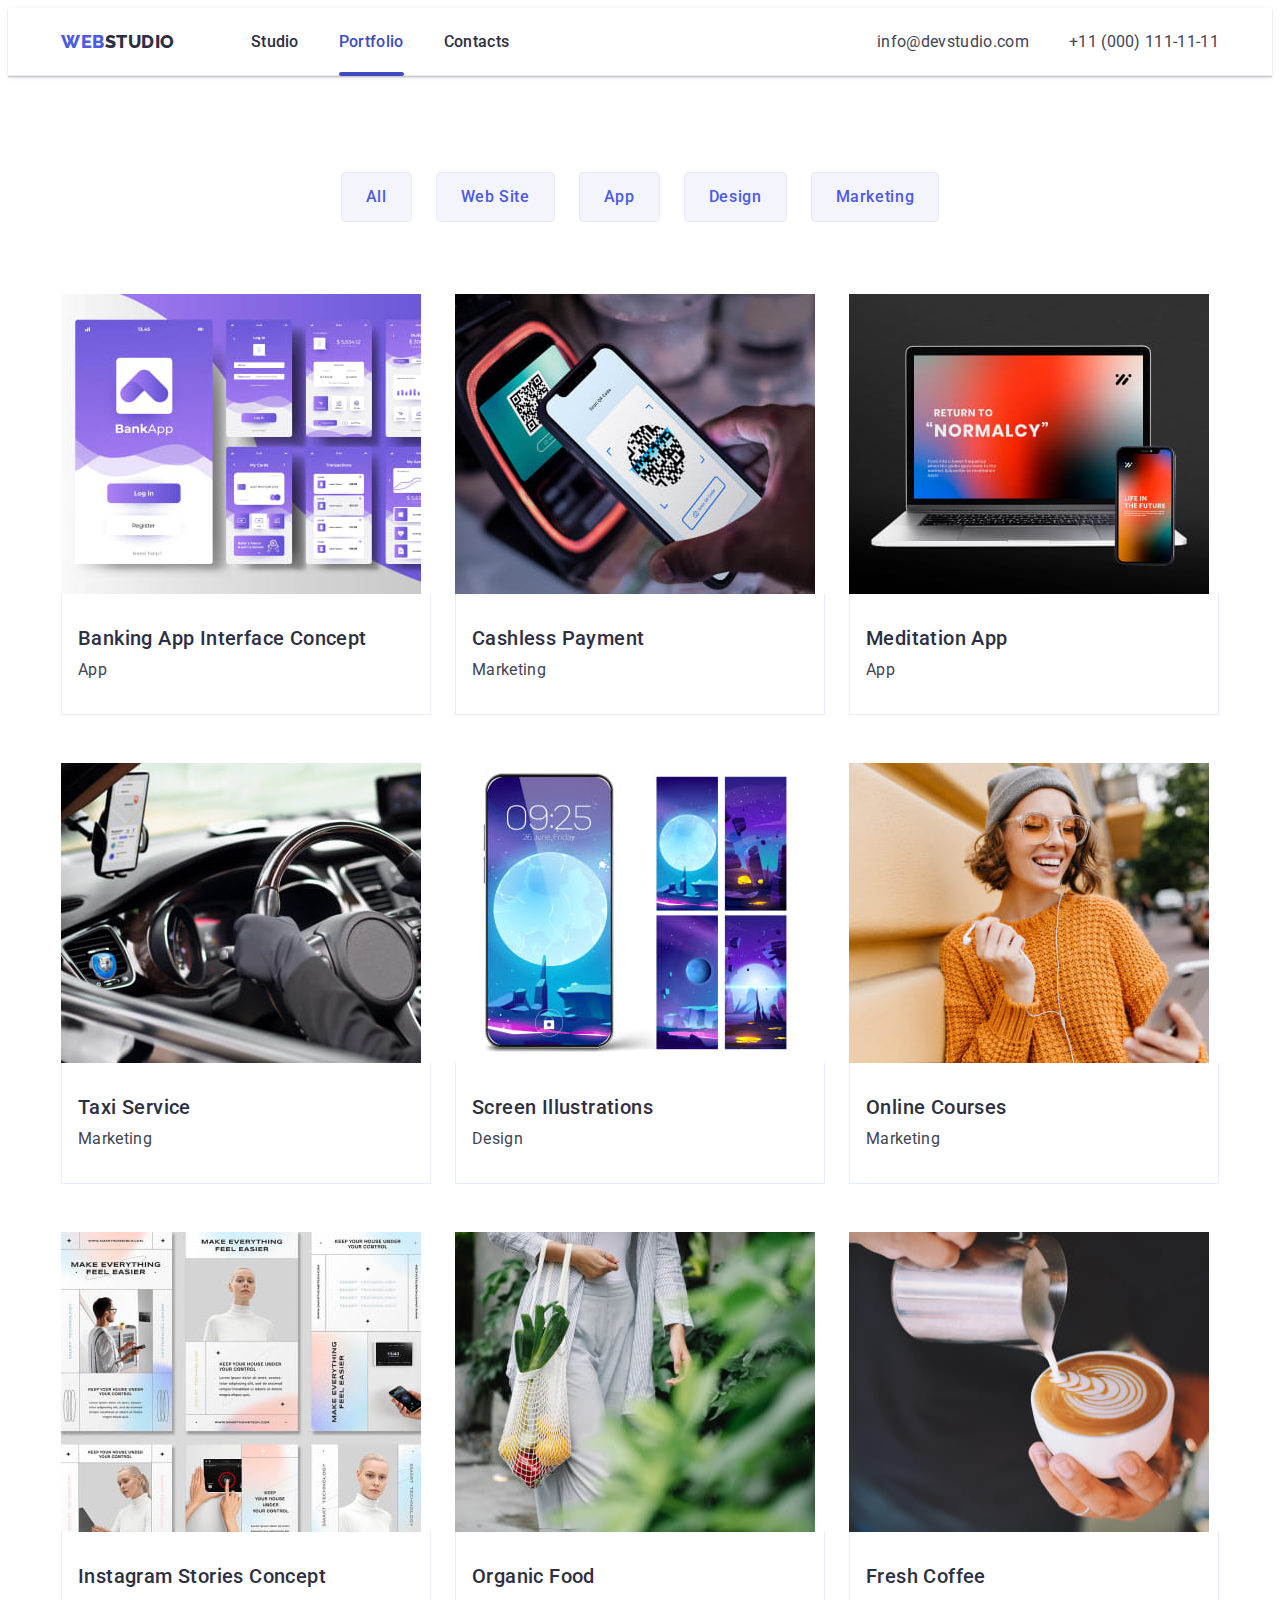
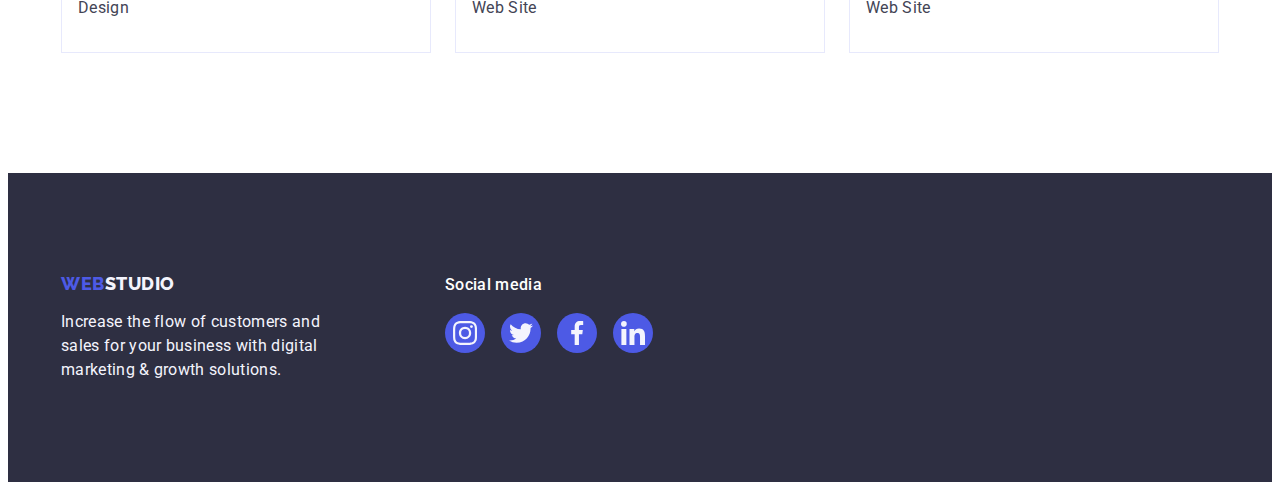
==== portfolio.html @ d8e87355 "Initial commit" ====
<!DOCTYPE html>
<html lang="en">
  <head>
    <meta charset="UTF-8" />
    <meta http-equiv="X-UA-Compatible" content="IE=edge" />
    <meta name="viewport" content="width=device-width, initial-scale=1.0" />
    <title>Portfolio</title>
    <meta name="description" content="WebStudio - Effective Solutions for Your Business" />
    <!-- Fonts -->
    <link rel="preconnect" href="https://fonts.googleapis.com" />
    <link rel="preconnect" href="https://fonts.gstatic.com" crossorigin />
    <link href="https://fonts.googleapis.com/css2?family=Raleway:wght@800&family=Roboto:wght@400;500;700;900&display=swap" rel="stylesheet" />
    <!-- Normalize -->
    <link
      rel="stylesheet"
      href="https://cdnjs.cloudflare.com/ajax/libs/modern-normalize/2.0.0/modern-normalize.min.css"
      integrity="sha512-4xo8blKMVCiXpTaLzQSLSw3KFOVPWhm/TRtuPVc4WG6kUgjH6J03IBuG7JZPkcWMxJ5huwaBpOpnwYElP/m6wg=="
      crossorigin="anonymous"
      referrerpolicy="no-referrer"
    />
    <link rel="stylesheet" href="./css/styles.css" />
  </head>
  <body class="page">
    <!-- Header -->
    <header class="header">
      <div class="header-container container">
        <nav class="header-nav">
          <a class="header-logo link" href="./index.html">Web<span class="header-studio">Studio</span></a>
          <ul class="nav-list list">
            <li class="nav-item"><a class="nav-link link" href="./index.html">Studio</a></li>
            <li class="nav-item"><a class="nav-link active link" href="./portfolio.html">Portfolio</a></li>
            <li class="nav-item"><a class="nav-link link" href="">Contacts</a></li>
          </ul>
        </nav>
        <address class="address">
          <ul class="address-list list">
            <li class="address-item"><a class="address-link link" href="mailto:info@devstudio.com">info@devstudio.com</a></li>
            <li class="address-item"><a class="address-link link" href="tel:+110001111111">+11 (000) 111-11-11</a></li>
          </ul>
        </address>
      </div>
    </header>
    <!-- Main -->
    <main class="main">
      <!-- Section Main -->
      <section class="section portfolio">
        <div class="container">
          <h1 class="main-title visually-hidden">Portfolio</h1>
          <ul class="portfolio-list list">
            <li class="portfolio-btn-item">
              <button class="portfolio-btn" type="button"><span class="portfolio-filtr">All</span></button>
            </li>
            <li class="portfolio-btn-item">
              <button class="portfolio-btn" type="button"><span class="portfolio-filtr">Web Site</span></button>
            </li>
            <li class="portfolio-btn-item">
              <button class="portfolio-btn" type="button"><span class="portfolio-filtr">App</span></button>
            </li>
            <li class="portfolio-btn-item">
              <button class="portfolio-btn" type="button"><span class="portfolio-filtr">Design</span></button>
            </li>
            <li class="portfolio-btn-item">
              <button class="portfolio-btn" type="button"><span class="portfolio-filtr">Marketing</span></button>
            </li>
          </ul>

          <ul class="portfolio-img list">
            <li class="portfolio-item">
              <a class="link">
                <div class="portfolio-overlay">
                  <img class="portfolio-img" src="./images/p01-bankingapp.jpg" alt="Banking App Interface Concept" width="360" height="300" />
                  <p class="overlay-desc">
                    14 Stylish and User-Friendly App Design Concepts · Task Manager App · Calorie Tracker App · Exotic Fruit Ecommerce App · Cloud
                    Storage App
                  </p>
                </div>
                <div class="portfolio-title-text">
                  <h2 class="portfolio-second-title">Banking App Interface Concept</h2>
                  <p class="portfolio-text">App</p>
                </div>
              </a>
            </li>
            <li class="portfolio-item">
              <a class="link">
                <div class="portfolio-overlay">
                  <img class="portfolio-img" src="./images/p02-cashless-payment.jpg" alt="Cashless Payment" width="360" height="300" />
                  <p class="overlay-desc">
                    14 Stylish and User-Friendly App Design Concepts · Task Manager App · Calorie Tracker App · Exotic Fruit Ecommerce App · Cloud
                    Storage App
                  </p>
                </div>
                <div class="portfolio-title-text">
                  <h2 class="portfolio-second-title">Cashless Payment</h2>
                  <p class="portfolio-text">Marketing</p>
                </div>
              </a>
            </li>
            <li class="portfolio-item">
              <a class="link">
                <div class="portfolio-overlay">
                  <img class="portfolio-img" src="./images/p03-meditation-app.jpg" alt="Meditation App" width="360" height="300" />
                  <p class="overlay-desc">
                    14 Stylish and User-Friendly App Design Concepts · Task Manager App · Calorie Tracker App · Exotic Fruit Ecommerce App · Cloud
                    Storage App
                  </p>
                </div>
                <div class="portfolio-title-text">
                  <h2 class="portfolio-second-title">Meditation App</h2>
                  <p class="portfolio-text">App</p>
                </div>
              </a>
            </li>
            <li class="portfolio-item">
              <a class="link">
                <div class="portfolio-overlay">
                  <img class="portfolio-img" src="./images/p04-taxi-service.jpg" alt="Taxi Service" width="360" height="300" />
                  <p class="overlay-desc">
                    14 Stylish and User-Friendly App Design Concepts · Task Manager App · Calorie Tracker App · Exotic Fruit Ecommerce App · Cloud
                    Storage App
                  </p>
                </div>
                <div class="portfolio-title-text">
                  <h2 class="portfolio-second-title">Taxi Service</h2>
                  <p class="portfolio-text">Marketing</p>
                </div>
              </a>
            </li>
            <li class="portfolio-item">
              <a class="link">
                <div class="portfolio-overlay">
                  <img class="portfolio-img" src="./images/p05-screen-illustrations.jpg" alt="Screen Illustrations" width="360" height="300" />
                  <p class="overlay-desc">
                    14 Stylish and User-Friendly App Design Concepts · Task Manager App · Calorie Tracker App · Exotic Fruit Ecommerce App · Cloud
                    Storage App
                  </p>
                </div>
                <div class="portfolio-title-text">
                  <h2 class="portfolio-second-title">Screen Illustrations</h2>
                  <p class="portfolio-text">Design</p>
                </div>
              </a>
            </li>
            <li class="portfolio-item">
              <a class="link">
                <div class="portfolio-overlay">
                  <img class="portfolio-img" src="./images/p06-online-courses.jpg" alt="Online Courses" width="360" height="300" />
                  <p class="overlay-desc">
                    14 Stylish and User-Friendly App Design Concepts · Task Manager App · Calorie Tracker App · Exotic Fruit Ecommerce App · Cloud
                    Storage App
                  </p>
                </div>
                <div class="portfolio-title-text">
                  <h2 class="portfolio-second-title">Online Courses</h2>
                  <p class="portfolio-text">Marketing</p>
                </div>
              </a>
            </li>
            <li class="portfolio-item">
              <a class="link">
                <div class="portfolio-overlay">
                  <img class="portfolio-img" src="./images/p07-instagram-stories.jpg" alt="Instagram Stories Concept" width="360" height="300" />
                  <p class="overlay-desc">
                    14 Stylish and User-Friendly App Design Concepts · Task Manager App · Calorie Tracker App · Exotic Fruit Ecommerce App · Cloud
                    Storage App
                  </p>
                </div>
                <div class="portfolio-title-text">
                  <h2 class="portfolio-second-title">Instagram Stories Concept</h2>
                  <p class="portfolio-text">Design</p>
                </div>
              </a>
            </li>
            <li class="portfolio-item">
              <a class="link">
                <div class="portfolio-overlay">
                  <img class="portfolio-img" src="./images/p08-organic-food.jpg" alt="Organic Food" width="360" height="300" />
                  <p class="overlay-desc">
                    14 Stylish and User-Friendly App Design Concepts · Task Manager App · Calorie Tracker App · Exotic Fruit Ecommerce App · Cloud
                    Storage App
                  </p>
                </div>
                <div class="portfolio-title-text">
                  <h2 class="portfolio-second-title">Organic Food</h2>
                  <p class="portfolio-text">Web Site</p>
                </div>
              </a>
            </li>
            <li class="portfolio-item">
              <a class="link">
                <div class="portfolio-overlay">
                  <img class="portfolio-img" src="./images/p09-fresh-coffee.jpg" alt="Fresh Coffee" width="360" height="300" />
                  <p class="overlay-desc">
                    14 Stylish and User-Friendly App Design Concepts · Task Manager App · Calorie Tracker App · Exotic Fruit Ecommerce App · Cloud
                    Storage App
                  </p>
                </div>
                <div class="portfolio-title-text">
                  <h2 class="portfolio-second-title">Fresh Coffee</h2>
                  <p class="portfolio-text">Web Site</p>
                </div>
              </a>
            </li>
          </ul>
        </div>
      </section>
    </main>
    <!-- Footer -->
    <footer class="footer">
      <div class="footer-container container">
        <div class="footer-log-text">
          <a class="footer-link link" href="./index.html">Web<span class="footer-studio">Studio</span></a>
          <p class="footer-text">Increase the flow of customers and sales for your business with digital marketing & growth solutions.</p>
        </div>
        <div class="footer-smm">
          <p class="footer-title-smm">Social media</p>
          <ul class="footer-smm-list list">
            <li class="footer-smm-item">
              <a href="https://www.instagram.com/" target="blank" rel="noindex noreferrer" class="footer-smm-link">
                <svg class="footer-smm-icon" width="24" height="24">
                  <use href="./images/icons.svg#icon-instagram"></use>
                </svg>
              </a>
            </li>
            <li class="footer-smm-item">
              <a href="https://twitter.com/" target="blank" rel="noindex noreferrer" class="footer-smm-link">
                <svg class="footer-smm-icon" width="24" height="24">
                  <use href="./images/icons.svg#icon-twitter"></use>
                </svg>
              </a>
            </li>
            <li class="footer-smm-item">
              <a href="https://www.facebook.com/" target="blank" rel="noindex noreferrer" class="footer-smm-link">
                <svg class="footer-smm-icon" width="24" height="24">
                  <use href="./images/icons.svg#icon-facebook"></use>
                </svg>
              </a>
            </li>
            <li class="footer-smm-item">
              <a href="https://www.linkedin.com/" target="blank" rel="noindex noreferrer" class="footer-smm-link">
                <svg class="footer-smm-icon" width="24" height="24">
                  <use href="./images/icons.svg#icon-linkedin"></use>
                </svg>
              </a>
            </li>
          </ul>
        </div>
      </div>
    </footer>
  </body>
</html>
---- css/styles.css ----
/**
  |============================
  | Root
  |============================
*/
:root {
    --dark-cl: #2e2f42;
    --blue-cl: #4D5AE5;
    --white-cl: #FFFFFF;
    --contact-cl: #434455;
    --footer-cl: #F4F4FD;
    --grey-body: #434455;
    --blue-hvr: #404bbf;
    --customers-color: #8e8f99;
    --darkbanner-bcg: #2E2F42;
    --primery-font-family: 'Roboto', sans-serif;
    --corn-flower: #e7e9fc;
}

/* Reset */

.link {
    text-decoration: none;
}

.address {
    font-style: normal;
}

.btn {
    font-family: inherit;
}

h1,
h2,
h3,
h4,
h5,
h6,
p {
    margin: 0;
}

ul,
ol {
    list-style: none;
    margin: 0;
    padding: 0;
}

img {
    display: block;
    max-width: 100%;
    height: auto;
}

button {
    font-family: inherit;
    cursor: pointer;
}


/**
  |============================
  | Common styles
  |============================
*/
body {
    font-family: var(--primery-font-family);
    color: var(--grey-body);
    background-color: var(--white-cl);
}

.container {
    max-width: 1158px;
    margin: 0 auto;
    padding: 0 15px;

    /* outline: 1px solid red;
    outline-offset: -2px; */
}

/**
  |============================
  | Header
  |============================
*/

.header {
    border-bottom: 1px solid #e7e9fc;
    box-shadow: 0px 2px 1px rgba(46, 47, 66, 0.08), 0px 1px 1px rgba(46, 47, 66, 0.16), 0px 1px 6px rgba(46, 47, 66, 0.08);
}

.header-container {
    display: flex;
    align-items: center;
    justify-content: space-between;
}

.header-nav {
    display: flex;
    align-items: center;
    font-weight: 500;
    font-size: 16px;
    letter-spacing: 0.02em;
    color: var(--dark-cl);
}

.nav-list {
    display: flex;
    align-items: center;
    gap: 40px;
}

.header-logo {
    font-family: "Raleway", sans-serif;
    font-weight: 800;
    font-size: 18px;
    letter-spacing: 0.03em;
    text-transform: uppercase;
    text-decoration: none;
    color: var(--blue-cl);
    margin-right: 76px;
}

.header-studio {
    color: var(--dark-cl);
}

.nav-item {
    padding: 24px 0;
}

.nav-link {
    position: relative;
    transition: color 250ms cubic-bezier(0.4, 0, 0.2, 1);
    text-decoration: none;
    font-size: 16px;
    font-weight: 500;
    letter-spacing: 0.32px;
    color: var(--dark-cl);
    padding: 24px 0;
}

.nav-link.active {
    color: #404bbf;
}

.nav-link.active::after {
    content: "";
    position: absolute;
    bottom: 0;
    left: 0;
    display: block;
    width: 100%;
    height: 4px;
    background-color: var(--blue-hvr);
    border-radius: 2px;
    bottom: -1px;
}

.nav-link:hover,
.nav-link:focus {
    color: var(--blue-hvr);
}

.address-list {
    display: flex;
    align-items: center;
    gap: 40px;
}

.address-link {
    text-decoration: none;
    font-style: normal;
    font-size: 16px;
    letter-spacing: 0.32px;
    color: var(--contact-cl);
    transition: color 250ms cubic-bezier(0.4, 0, 0.2, 1);
}

.address-link:hover,
.address-link:focus {
    color: var(--blue-hvr);
}


/**
  |============================
  | Base styles
  |============================
*/


.main-title {
    font-size: 56px;
    line-height: 1.07;
    letter-spacing: 0.02em;
    color: var(--white-cl);
    text-align: center;
    letter-spacing: 0.02em;
}

.second-title {
    font-size: 36px;
    line-height: 1.11;
    letter-spacing: 0.02em;
    text-transform: capitalize;
    color: var(--dark-cl);
    text-align: center;
    margin-bottom: 72px;
}

.third-title {
    font-weight: 500;
    font-size: 20px;
    line-height: 1.2;
    letter-spacing: 0.02em;
    color: var(--dark-cl);
    margin-bottom: 8px;
}

/**
  |============================
  | Webstudio page
  |============================
*/


.section-banner {
    max-width: 1440px;
    background-color: var(--darkbanner-bcg);
    padding: 188px 0;
    background-image: linear-gradient(rgba(46, 47, 66, 0.70), rgba(46, 47, 66, 0.70)), url(../images/people-office-1.jpg);
    background-repeat: no-repeat;
    background-position: center;
    background-size: cover;
    margin: 0 auto;
}

.main-title {
    max-width: 496px;
    margin: 0 auto;
    margin-bottom: 48px;
}

.banner-btn {
    display: block;
    border: none;
    margin: 0 auto;
    font-weight: 500;
    font-size: 16px;
    line-height: 1.5;
    letter-spacing: 0.04em;
    color: var(--white-cl);
    background: var(--blue-cl);
    cursor: pointer;
    min-width: 169px;
    height: 56px;
    border-radius: 4px;
    box-shadow: 0px 4px 4px 0px rgba(0, 0, 0, 0.15);
    transition: background-color 250ms cubic-bezier(0.4, 0, 0.2, 1);
}

.banner-btn:hover,
.banner-btn:focus {
    background: var(--blue-hvr);
}

.btn-text {
    color: var(--white-cl);
}

.section-advantages {
    padding-top: 120px;
    padding-bottom: 120px;
    background-color: var(--white-cl);
}

.advantages-list {
    display: flex;
    justify-content: space-between;
    gap: 24px;
}

.visually-hidden {
    position: absolute;
    width: 1px;
    height: 1px;
    margin: -1px;
    border: 0;
    padding: 0;

    white-space: nowrap;
    clip-path: inset(100%);
    clip: rect(0 0 0 0);
    overflow: hidden;
}

.advantages-text {
    color: var(--contact-cl);
}

.advantages-item {
    font-size: 16px;
    line-height: 1.5;
    letter-spacing: 0.02em;
    color: var(--dark-cl);
    width: 264px;
}

.advantages-svg {
    display: flex;
    justify-content: center;
    align-items: center;
    height: 112px;
    flex-shrink: 0;
    border-radius: 4px;
    background-color: #f4f4fd;
    margin-bottom: 8px;
}

.advantages-icon {}

.section-wedoing {
    padding-bottom: 120px;
    background-color: var(--white-cl);
}

.wedoing-list {
    display: flex;
    gap: 24px;
}

.section-team {
    background-color: var(--footer-cl);
    padding: 120px 0;
}

.team-title-text {
    padding: 32px 0;
}

.team-list {
    display: flex;
    gap: 24px;

}

.team-item {
    background-color: var(--white-cl);
    text-align: center;
    border-radius: 0px 0px 4px 4px;
    width: calc((100% - 72px) / 4);
    box-shadow: 0px 2px 1px 0px rgba(46, 47, 66, 0.08), 0px 1px 1px 0px rgba(46, 47, 66, 0.16), 0px 1px 6px 0px rgba(46, 47, 66, 0.08);

}

.team-text {
    font-size: 16px;
    line-height: 1.5;
    letter-spacing: 0.02em;
    color: var(--contact-cl);
}

.team-smm-list {
    display: flex;
    justify-content: center;
    align-items: center;
    gap: 24px;
    margin-top: 8px;


}

a.team-smm-link {
    color: var(--white-cl);
    width: 40px;
    height: 40px;
    background-color: var(--blue-cl);
    border-radius: 50%;
    display: flex;
    justify-content: center;
    align-items: center;
    flex-shrink: 0;
    transition: background-color 250ms cubic-bezier(0.4, 0, 0.2, 1);
}

a.team-smm-link:hover,
a.team-smm-link:focus {
    background-color: #404bbf;
}

.team-smm-icon {
    fill: var(--footer-cl);
}


/**
  |============================
  | Customers
  |============================
*/

.section-customers {
    padding-top: 120px;
    padding-bottom: 120px;
}


.customers-list {
    display: flex;
    justify-content: center;
    gap: 24px;

}

.custmers-item {
    width: calc((100% - 120px) / 6);
    height: 88px;

}


.customers-link {
    display: flex;
    justify-content: center;
    align-items: center;
    border: 1px solid #8E8F99;
    border-radius: 4px;
    width: 100%;
    height: 100%;
    transition-property: fill;
    transition-duration: 250ms;
    color: var(--customers-color);
    transition: border-color 250ms cubic-bezier(0.4, 0, 0.2, 1), color 250ms cubic-bezier(0.4, 0, 0.2, 1);
}

.customers-icon {
    fill: currentColor;
}

.customers-link:hover,
.customers-link:focus {
    border-color: #404BBF;
    color: #404bbf;
}

.customers-link:hover .customers-icon,
.customers-link:focus .customers-icon {
    fill: #404BBF;
}


/**
  |============================
  | Porfolio page
  |============================
*/

.section.portfolio {
    padding: 96px 0 120px 0;
}

.portfolio-list {
    display: flex;
    justify-content: center;
    margin-bottom: 72px;
    gap: 24px;
    transition: color 250ms cubic-bezier(0.4, 0, 0.2, 1),
        background-color 250ms cubic-bezier(0.4, 0, 0.2, 1),
        border-color 250ms cubic-bezier(0.4, 0, 0.2, 1),
        box-shadow 250ms cubic-bezier(0.4, 0, 0.2, 1);
}

.portfolio-btn {
    font-family: var(--primery-font-family);
    font-weight: 500;
    font-size: 16px;
    line-height: 1.5;
    letter-spacing: 0.04em;
    cursor: pointer;
    color: var(--blue-cl);
    background-color: var(--footer-cl);
    padding: 12px 24px;
    border: 1px solid var(--corn-flower);
    border-radius: 4px;
    transition: color 250ms cubic-bezier(0.4, 0, 0.2, 1),
        background-color 250ms cubic-bezier(0.4, 0, 0.2, 1),
        border-color 250ms cubic-bezier(0.4, 0, 0.2, 1),
        box-shadow 250ms cubic-bezier(0.4, 0, 0.2, 1);
}

.portfolio-btn:hover,
.portfolio-btn:focus {
    color: var(--white-cl);
    background: var(--blue-hvr);
    border: 1px solid transparent;
    box-shadow: 0px 2px 2px 0px rgba(0, 0, 0, 0.12), 0px 2px 1px 0px rgba(0, 0, 0, 0.08), 0px 3px 1px 0px rgba(0, 0, 0, 0.10);
}

.portfolio-img {
    display: flex;
    column-gap: 24px;
    row-gap: 48px;
    flex-wrap: wrap;
}

.portfolio-item {
    position: relative;
    width: calc((100% - 48px) / 3);
    transition-property: shadow;
    transition-duration: 250ms;
    overflow: hidden;

}

.portfolio-item:hover,
.portfolio-item:focus {
    box-shadow: 0px 2px 1px 0px rgba(46, 47, 66, 0.08),
        0px 1px 1px 0px rgba(46, 47, 66, 0.16),
        0px 1px 6px 0px rgba(46, 47, 66, 0.08);
}

.portfolio-item .link {
    display: block;
    transition: box-shadow 250ms cubic-bezier(0.4, 0, 0.2, 1);
}

.portfolio-item .link:hover {
    box-shadow: 0px 1px 6px rgba(46, 47, 66, 0.08),
        0px 1px 1px rgba(46, 47, 66, 0.16),
        0px 2px 1px rgba(46, 47, 66, 0.08);
}

.portfolio-second-title {
    margin-bottom: 8px;
}

.portfolio-title-text {
    border: 1px solid #e7e9fc;
    border-top: none;
    padding: 32px 16px;
}

.portfolio-second-title {
    font-weight: 500;
    font-size: 20px;
    line-height: 1.2;
    letter-spacing: 0.02em;
    color: var(--dark-cl);
}

.portfolio-text {
    font-size: 16px;
    line-height: 1.5;
    letter-spacing: 0.02em;
    color: var(--contact-cl);
}

/* Overlay styles */

.portfolio-overlay {
    position: relative;
    overflow: hidden;
}

.overlay-desc {
    display: flex;
    width: 100%;
    height: 100%;
    flex-direction: column;
    flex-shrink: 0;
    color: #F4F4FD;
    font-size: 16px;
    line-height: 1.5;
    letter-spacing: 0.32px;
    background-color: #4D5AE5;
    align-items: center;
    text-align: center;
    padding: 40px 32px;
    position: absolute;
    top: 0;
    left: 0;
    transform: translateY(100%);
    transition: transform 250ms cubic-bezier(0.4, 0, 0.2, 1);
}

.portfolio-item:hover .portfolio-overlay,
.portfolio-item:focus .portfolio-overlay {
    transform: translate(0%);
}

.link:hover .overlay-desc,
.link:focus .overlay-desc {
    transform: translateY(0%);
}



/**
  |============================
  | Footer
  |============================
*/

.footer {
    background-color: var(--dark-cl);
    color: var(--footer-cl);
    padding: 100px 0;
}

.footer-link {
    font-family: "Raleway", sans-serif;
    font-weight: 800;
    font-size: 18px;
    line-height: 1.17;
    letter-spacing: 0.03em;
    text-transform: uppercase;
    color: var(--blue-cl);
    text-decoration: none;
    display: inline-block;
    margin-bottom: 16px;
}

.footer-text {
    line-height: 1.5;
    color: var(--footer-cl);
    letter-spacing: 0.02em;
    width: 264px;
}

.footer-studio {
    color: var(--footer-cl);
}

.footer-title-smm {
    color: var(--white-cl);
    font-size: 16px;
    font-weight: 500;
    line-height: 1.5;
    letter-spacing: 0.02em;
    margin-bottom: 16px;
}

.footer-container {
    display: flex;
    align-items: baseline;
}

.footer-log-text {
    margin-right: 120px;
}

.footer-smm-list {
    display: flex;
    justify-content: center;
    align-items: center;
    gap: 16px;
    margin-top: 8px;

}

.footer-smm-item {
    width: 40px;
    height: 40px;

}

a.footer-smm-link {
    color: var(--white-cl);
    width: 100%;
    height: 100%;
    background-color: var(--blue-cl);
    border-radius: 50%;
    display: flex;
    align-items: center;
    justify-content: center;
    transition: background-color 250ms cubic-bezier(0.4, 0, 0.2, 1);
}

.footer-smm-link:hover,
.footer-smm-link:focus {
    background-color: #31d0aa;

}

.footer-smm-icon {
    fill: var(--footer-cl);
}

/**
  |============================
  | Modal styles
  |============================
*/

.backdrop {
    position: fixed;
    top: 0;
    left: 0;

    width: 100%;
    height: 100%;

    background-color: rgba(46, 47, 66, 0.4);
    z-index: 100;
    transition: opacity 250ms cubic-bezier(0.4, 0, 0.2, 1), visibility 250ms cubic-bezier(0.4, 0, 0.2, 1);
}

.backdrop.is-hidden {
    opacity: 0;
    pointer-events: none;
    visibility: hidden;
}

.modal {
    position: absolute;
    top: 50%;
    left: 50%;
    transform: translateX(-50%) translateY(-50%);
    width: 408px;
    min-height: 584px;
    flex-shrink: 0;

    border-radius: 4px;
    background: #FCFCFC;
    box-shadow: 0px 2px 1px 0px rgba(0, 0, 0, 0.20), 0px 1px 3px 0px rgba(0, 0, 0, 0.12), 0px 1px 1px 0px rgba(0, 0, 0, 0.14);
    transition: transform 250ms cubic-bezier(0.4, 0, 0.2, 1);
}

.modal-btn {
    display: flex;
    justify-content: center;
    align-items: center;
    position: absolute;
    top: 24px;
    right: 24px;
    width: 24px;
    height: 24px;
    flex-shrink: 0;
    background-color: #E7E9FC;
    border-radius: 50%;
    border: none;
    padding: 0;
    border: 1px solid rgba(0, 0, 0, 0.1);
    transition: background-color 250ms cubic-bezier(0.4, 0, 0.2, 1), border 250ms cubic-bezier(0.4, 0, 0.2, 1);
    color: var(--dark-cl);
}

.modal-btn:hover,
.modal-btn:focus {
    background-color: #404bbf;
    color: #fff;
    border: none;
}

.modal-icon {
    fill: currentColor;
    transition: fill 250ms cubic-bezier(0.4, 0, 0.2, 1);
}
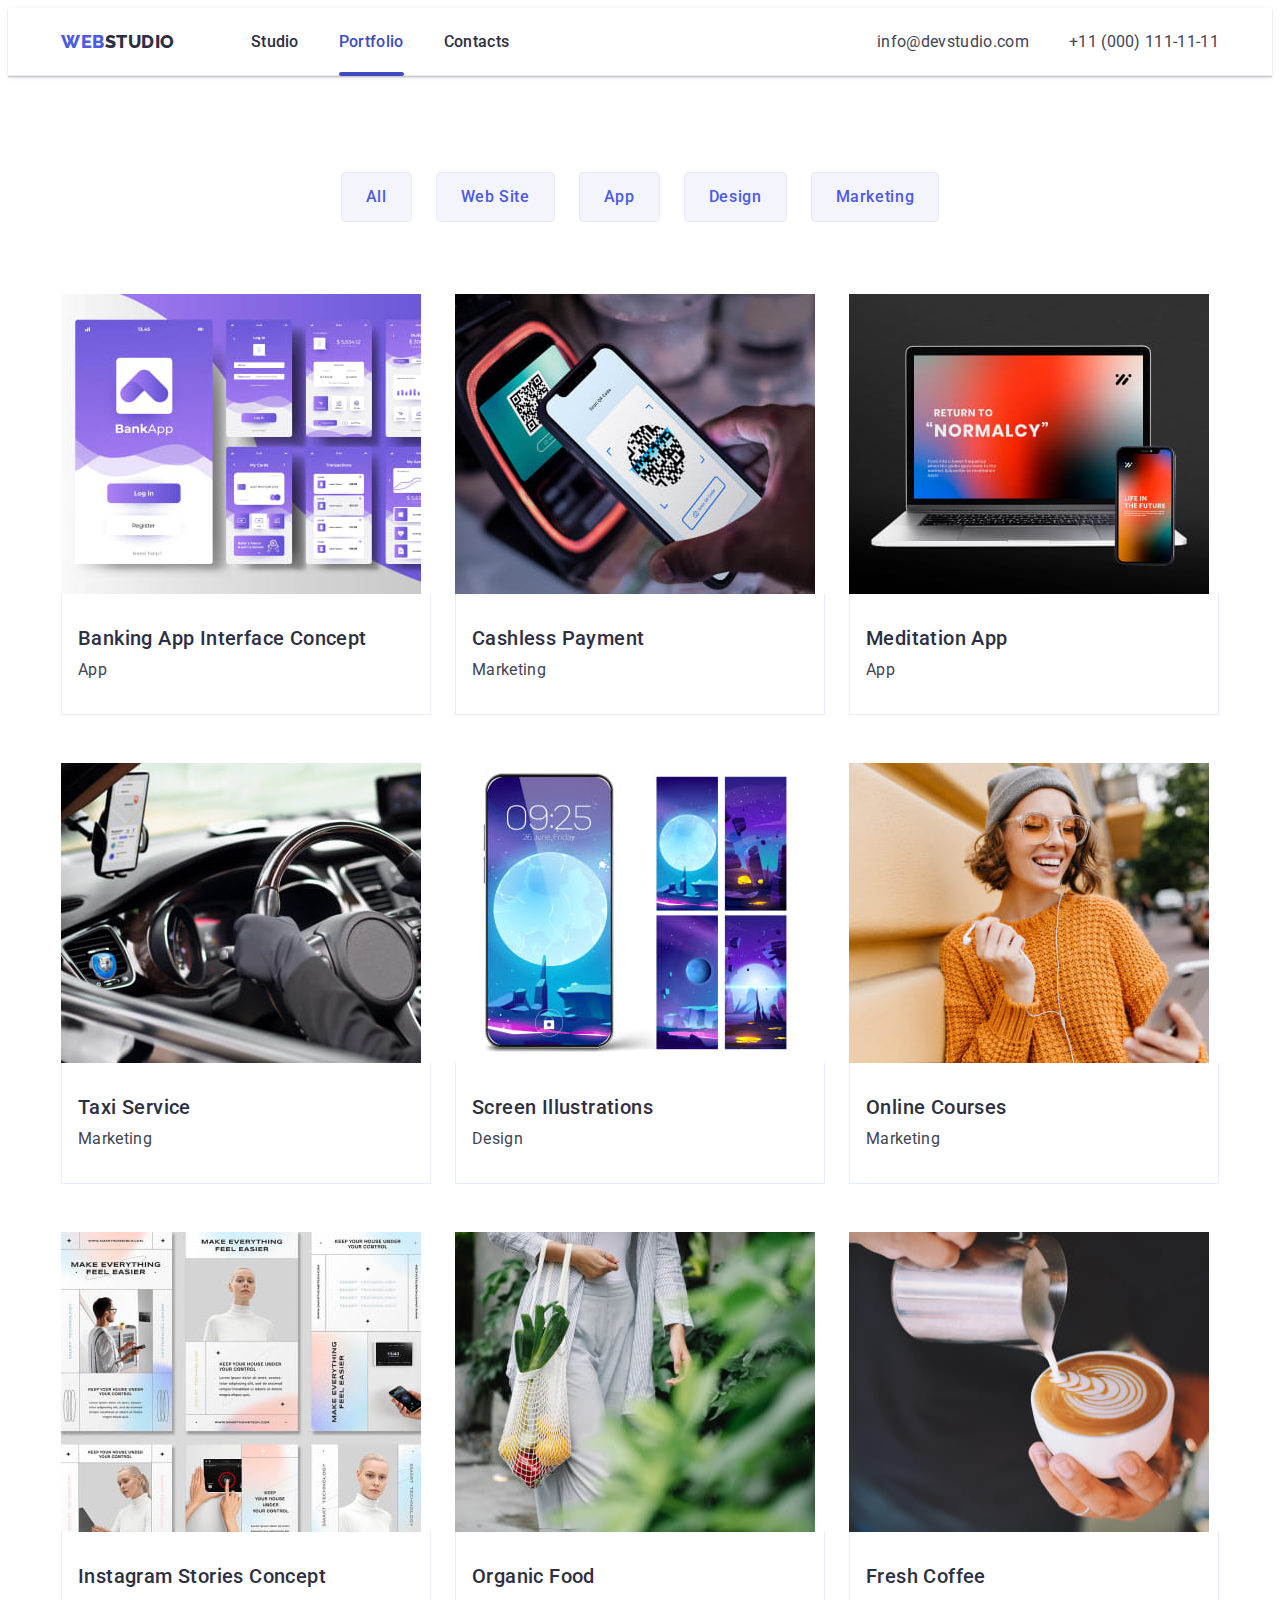
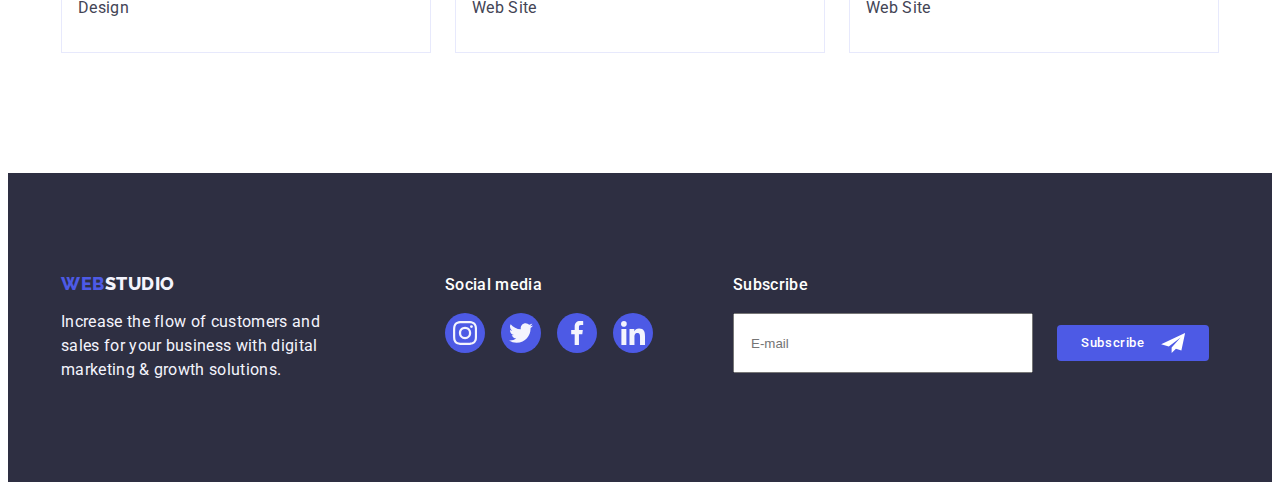
==== commit d5fbdc1a: "Update portfolio.html" ====
--- a/portfolio.html
+++ b/portfolio.html
@@ -244,6 +244,20 @@
             </li>
           </ul>
         </div>
+        <div class="footer-suscribe">
+          <p class="footer-title-smm">Subscribe</p>
+          <form class="subscribe-form" name="subscribe_form">
+            <label class="footer-suscribe-label">
+              <input class="footer-suscribe-input" type="email" name="subscribe_email" placeholder="E-mail" />
+            </label>
+            <button class="footer-subsribe-btn btn" type="submit">
+              Subscribe
+              <svg class="suscribe-icon" width="24" height="20">
+                <use href="./images/icons.svg#subscribe"></use>
+              </svg>
+            </button>
+          </form>
+        </div>
       </div>
     </footer>
   </body>
--- a/css/styles.css
+++ b/css/styles.css
@@ -689,6 +689,54 @@
     fill: var(--footer-cl);
 }
 
+/* Footer Subscribe Styles */
+
+.footer-suscribe {
+    padding-left: 80px;
+}
+
+.subscribe-form {
+    display: flex;
+    align-items: center;
+    justify-content: center;
+    gap: 24px;
+}
+
+.footer-suscribe-input {
+    width: 264px;
+    height: 40px;
+    padding: 8px 16px;
+    outline: transparent;
+    transition: border-color 250ms cubic-bezier(0.4, 0, 0.2, 1);
+}
+
+.footer-suscribe-input:focus {
+    border-color: var(--blue-cl);
+}
+
+.footer-subsribe-btn {
+    display: inline-flex;
+    align-items: center;
+    gap: 16px;
+    border: none;
+    margin: 0 auto;
+    border-radius: 4px;
+    background-color: var(--blue-cl);
+    padding: 8px 24px;
+
+    color: var(--white, #FFF);
+    text-align: center;
+    font-weight: 500;
+    line-height: 1.5;
+    letter-spacing: 0.64px;
+    transition: background-color 250ms cubic-bezier(0.4, 0, 0.2, 1);
+}
+
+.footer-subsribe-btn:hover,
+.footer-subsribe-btn:focus {
+    background-color: var(--blue-hvr);
+}
+
 /**
   |============================
   | Modal styles
@@ -722,6 +770,7 @@
     width: 408px;
     min-height: 584px;
     flex-shrink: 0;
+    padding: 72px 24px 24px 24px;
 
     border-radius: 4px;
     background: #FCFCFC;
@@ -758,4 +807,162 @@
 .modal-icon {
     fill: currentColor;
     transition: fill 250ms cubic-bezier(0.4, 0, 0.2, 1);
+}
+
+.modal-caption {
+    display: block;
+    width: 360px;
+    height: 24px;
+    margin-bottom: 34px;
+    color: var(--navyblue, #2E2F42);
+    text-align: center;
+    font-size: 16px;
+    font-weight: 500;
+    line-height: 1.5;
+    letter-spacing: 0.32px;
+}
+
+.modal-form {}
+
+.modal-form-field {
+    display: block;
+    margin-bottom: 8px;
+    position: relative;
+}
+
+.modal-form-label {
+    display: block;
+    margin-bottom: 4px;
+    color: var(--lightslate, #8E8F99);
+    font-size: 12px;
+    font-weight: 400;
+    line-height: 0.875;
+    letter-spacing: 0.48px;
+}
+
+.modal-form-input {
+    width: 100%;
+    height: 40px;
+    padding: 11px 38px;
+    background-color: transparent;
+    outline: transparent;
+    border-radius: 4px;
+    border: 1px solid rgba(46, 47, 66, 0.40);
+    transition: border-color 250ms cubic-bezier(0.4, 0, 0.2, 1);
+    font-size: 18px;
+}
+
+.modal-form-input:focus {
+    border-color: var(--blue-cl);
+}
+
+.modal-form-icon-person {
+    position: absolute;
+    bottom: 8px;
+    left: 16px;
+    fill: var(--dark-cl);
+    padding: 3px 0;
+    transition: fill 250ms cubic-bezier(0.4, 0, 0.2, 1);
+}
+
+.modal-form-icon {
+    position: absolute;
+    bottom: 8px;
+    left: 16px;
+    fill: var(--dark-cl);
+    padding: 0;
+    transition: fill 250ms cubic-bezier(0.4, 0, 0.2, 1);
+}
+
+.modal-form-input:focus+.modal-form-icon-person {
+    fill: var(--blue-cl);
+}
+
+.modal-form-input:focus+.modal-form-icon {
+    fill: var(--blue-cl);
+}
+
+.modal-form-comment {
+    width: 100%;
+    height: 120px;
+    padding: 8px 16px;
+    resize: none;
+    border-radius: 4px;
+    background-color: transparent;
+    outline: transparent;
+    border: 1px solid #2e2f4266;
+    color: rgba(46, 47, 66, 0.40);
+    font-size: 12px;
+    line-height: 1.16;
+    letter-spacing: 0.48px;
+    transition: border-color 250ms cubic-bezier(0.4, 0, 0.2, 1);
+}
+
+.modal-form-comment:focus {
+    border-color: var(--blue-cl);
+}
+
+.modal-form-comment::placeholder {
+    color: currentColor;
+}
+
+/* Modal Agreement styles */
+
+.modal-form-agreement {
+    display: flex;
+    align-items: center;
+    margin-bottom: 24px;
+    gap: 8px;
+}
+
+.modal-form-custom-checkbox {
+    display: flex;
+    align-items: center;
+    justify-content: center;
+    width: 16px;
+    height: 16px;
+    border-radius: 2px;
+    border: 1px solid rgba(46, 47, 66, 0.40);
+    transition: border-color 250ms cubic-bezier(0.4, 0, 0.2, 1), background-color 250ms cubic-bezier(0.4, 0, 0.2, 1);
+}
+
+.modal-form-checkbox:checked+.modal-form-custom-checkbox {
+    border-color: var(--blue-hvr);
+    background-color: var(--blue-hvr);
+}
+
+.modal-form-checkbox-icon {
+    opacity: 0;
+}
+
+.modal-form-checkbox:checked+.modal-form-custom-checkbox>.modal-form-checkbox-icon {
+    opacity: 1;
+}
+
+.modal-form-agreement-desc {
+    color: #8E8F99;
+    font-size: 12px;
+    line-height: 1.16;
+    letter-spacing: 0.48px;
+    user-select: none;
+}
+
+.modal-form-link {}
+
+.modal-form-button {
+    display: block;
+    border: none;
+    margin: 0 auto;
+    font-weight: 500;
+    font-size: 16px;
+    line-height: 1.5;
+    letter-spacing: 0.04em;
+    color: var(--white-cl);
+    background: var(--blue-cl);
+    cursor: pointer;
+    min-width: 169px;
+    height: 56px;
+    border-radius: 4px;
+    box-shadow: 0px 4px 4px 0px rgba(0, 0, 0, 0.15);
+    transition: background-color 250ms cubic-bezier(0.4, 0, 0.2, 1);
 }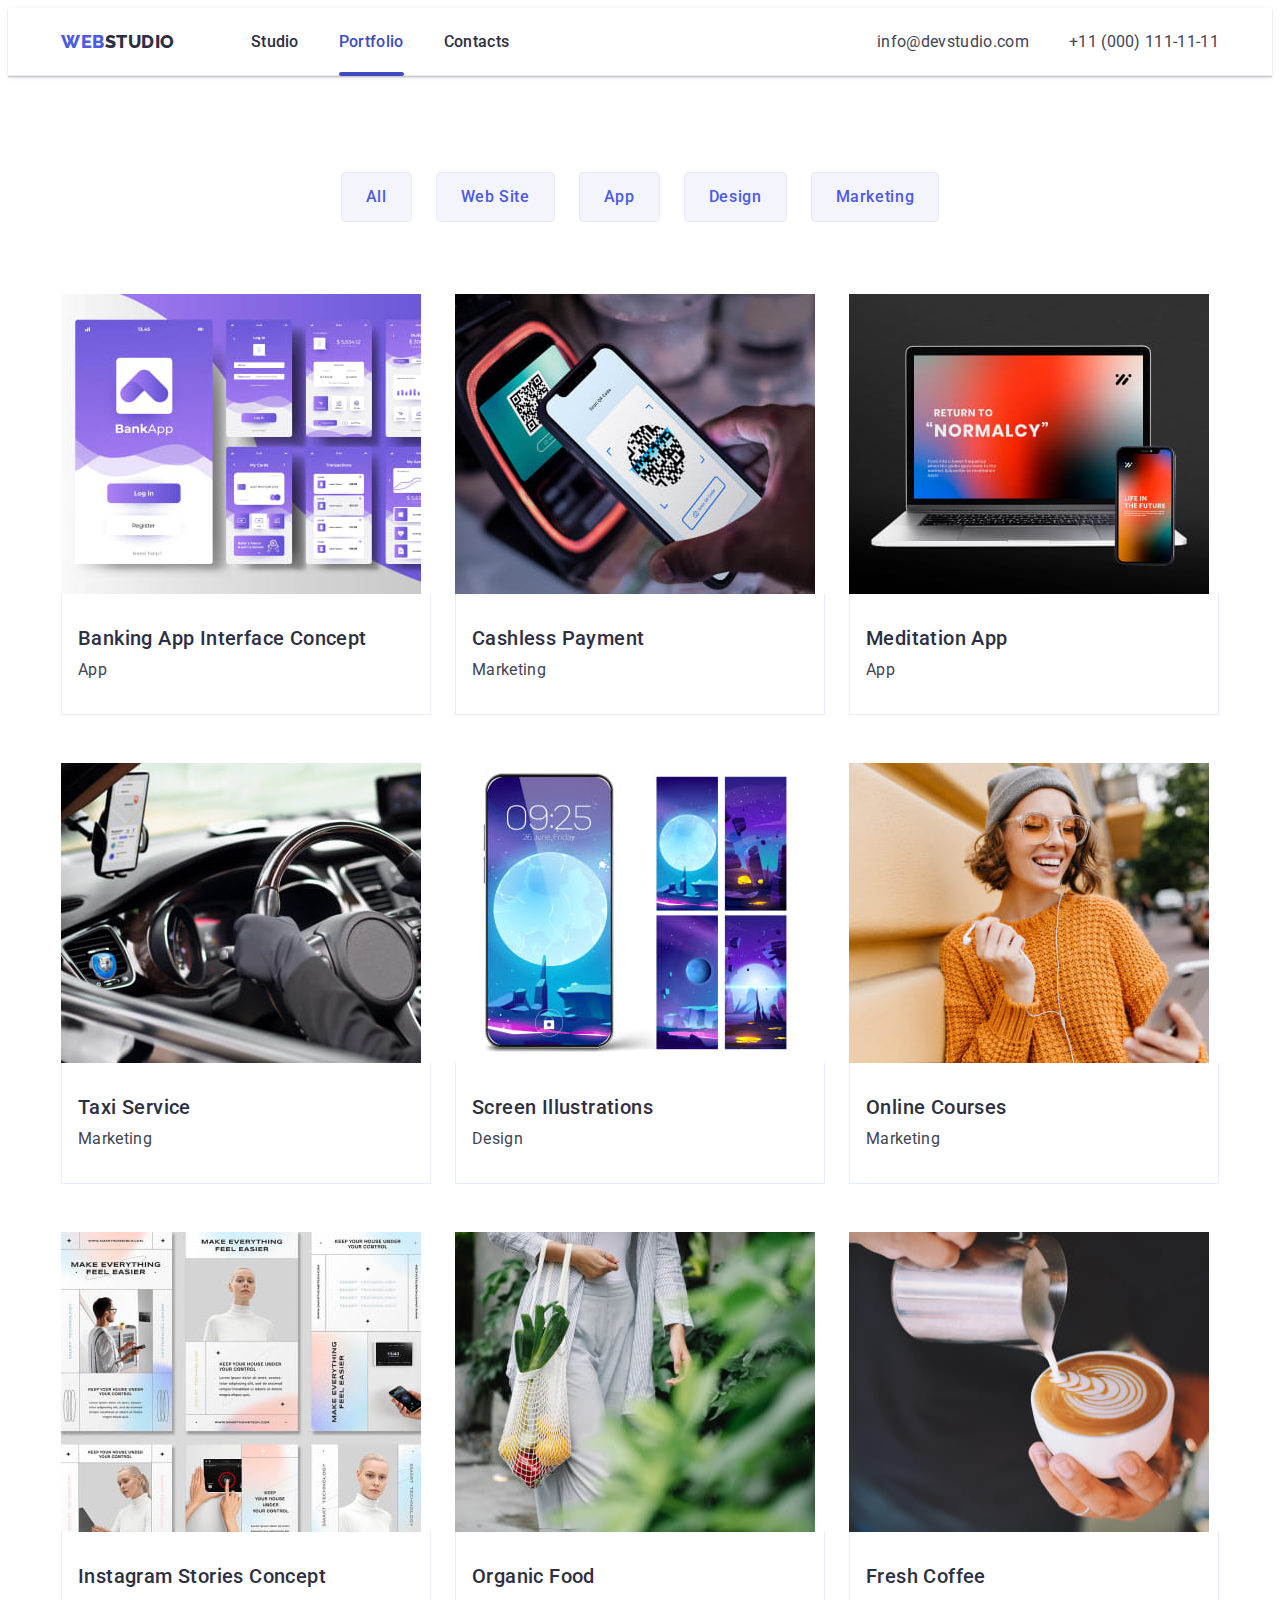
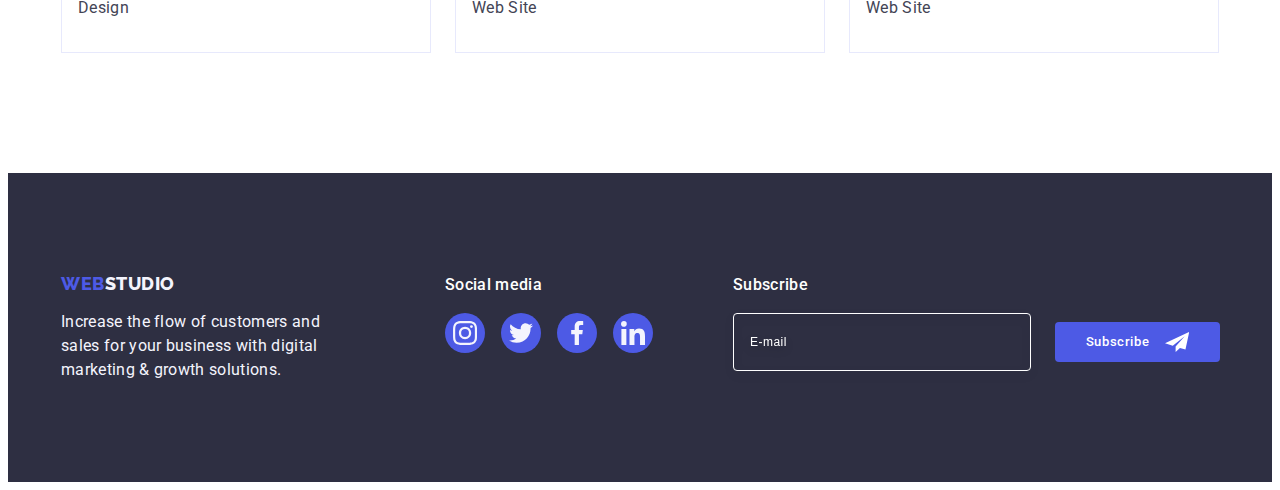
==== commit f47f4ebe: "update-hw-5-v2" ====
--- a/portfolio.html
+++ b/portfolio.html
@@ -252,7 +252,7 @@
             </label>
             <button class="footer-subsribe-btn btn" type="submit">
               Subscribe
-              <svg class="suscribe-icon" width="24" height="20">
+              <svg class="suscribe-icon" width="24" height="24">
                 <use href="./images/icons.svg#subscribe"></use>
               </svg>
             </button>
--- a/css/styles.css
+++ b/css/styles.css
@@ -707,6 +707,14 @@
     height: 40px;
     padding: 8px 16px;
     outline: transparent;
+    background-color: transparent;
+    border: 1px solid var(--white-cl);
+    border-radius: 4px;
+    color: var(--white-cl);
+    font-size: 12px;
+    line-height: 1.5;
+    letter-spacing: 0.04em;
+    filter: drop-shadow(0px 4px 4px rgba(0, 0, 0, 0.15));
     transition: border-color 250ms cubic-bezier(0.4, 0, 0.2, 1);
 }
 
@@ -714,15 +722,21 @@
     border-color: var(--blue-cl);
 }
 
+.footer-suscribe-input::placeholder {
+    color: var(--white-cl);
+}
+
 .footer-subsribe-btn {
     display: inline-flex;
     align-items: center;
-    gap: 16px;
+    justify-content: center;
     border: none;
     margin: 0 auto;
     border-radius: 4px;
     background-color: var(--blue-cl);
     padding: 8px 24px;
+    min-width: 165px;
+    height: 40px;
 
     color: var(--white, #FFF);
     text-align: center;
@@ -735,6 +749,10 @@
 .footer-subsribe-btn:hover,
 .footer-subsribe-btn:focus {
     background-color: var(--blue-hvr);
+}
+
+.suscribe-icon {
+    margin-left: 16px;
 }
 
 /**
